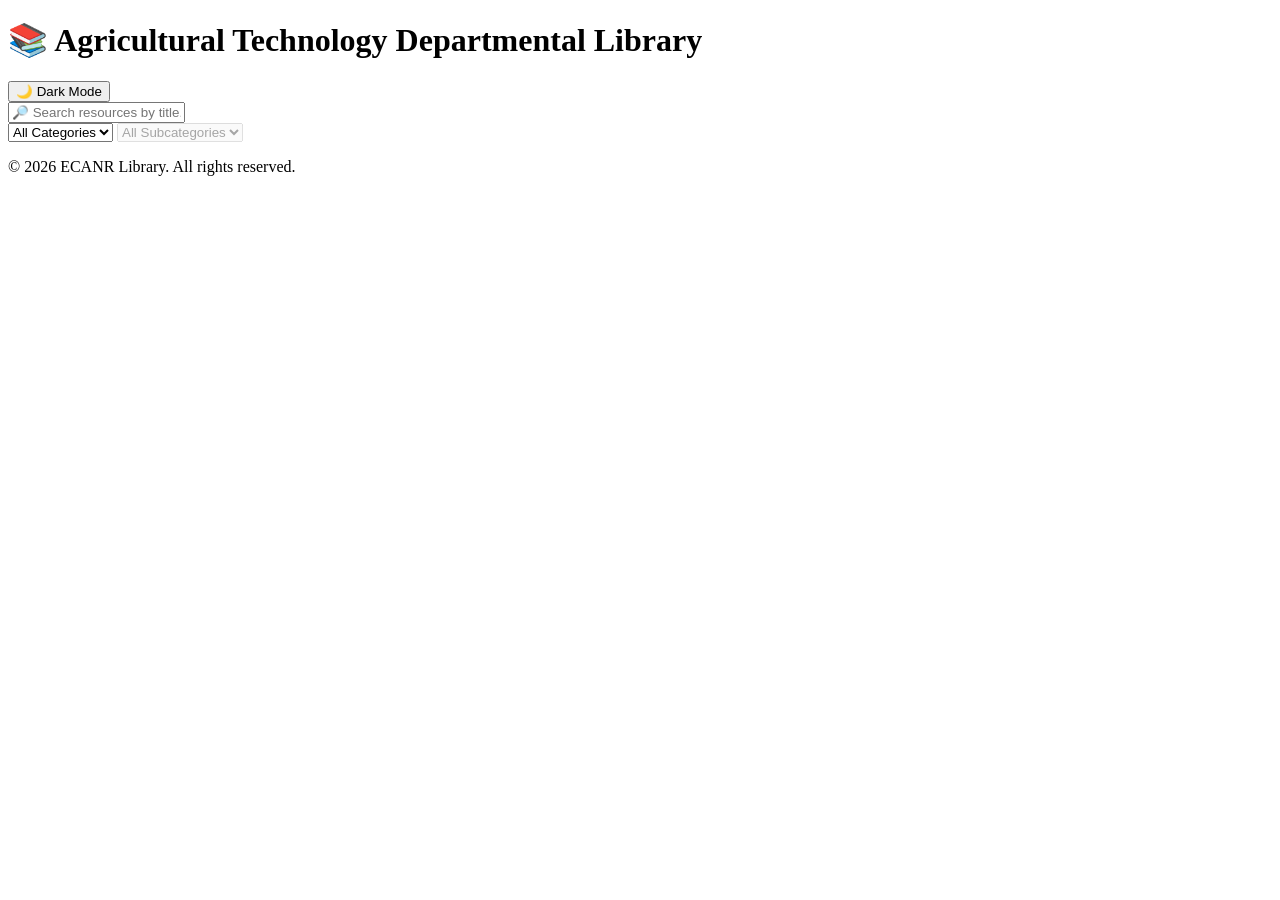
==== index.html @ 25b64610 "created the index file" ====
<!DOCTYPE html>
<html lang="en">
<head>
    <meta charset="UTF-8">
    <meta name="viewport" content="width=device-width, initial-scale=1.0">
    <title>ECANR Online Library</title>
    <link rel="stylesheet" href="style.css"/>
</head>
<body>
    <header>
        <div class="header-content">
            <h1>📚 Agricultural Technology Departmental Library</h1>
            <button id="theme-toggle">🌙 Dark Mode</button>
        </div>
    </header>

    <main>
        <section class="controls">
            <div class="search-container">
                <input type="text" id="search-input" placeholder="🔎 Search resources by title...">
            </div>
            <div class="filter-container">
                <select id="category-filter">
                    <option value="all">All Categories</option>
                </select>
                <select id="subcategory-filter" disabled>
                    <option value="all">All Subcategories</option>
                </select>
            </div>
        </section>

        <section id="resource-grid" class="resource-grid">
            <!-- Resources will be dynamically rendered here -->
        </section>
    </main>

    <footer>
        <p>&copy; 2026 ECANR Library. All rights reserved.</p>
    </footer>

    <!-- Load resources data first -->
    <script src="resources.js"></script>
    <!-- Then load the main script -->
    <script src="script.js"></script>
</body>
</html>
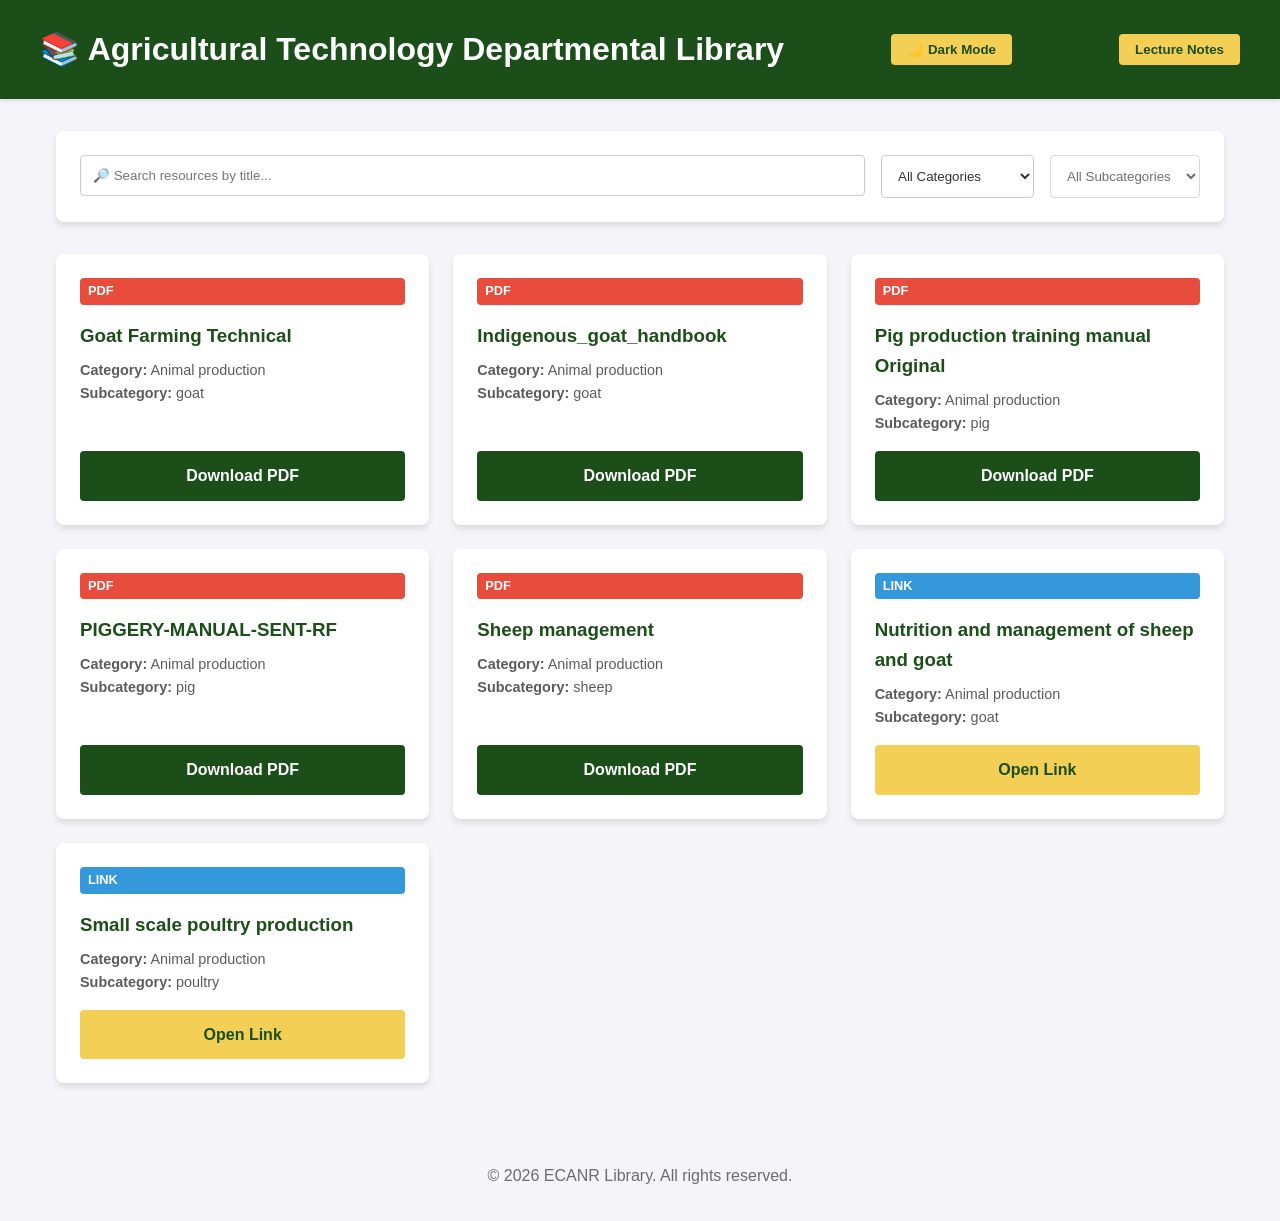
==== commit ee723730: "Added the lecture notes button and page title modified" ====
--- a/index.html
+++ b/index.html
@@ -3,7 +3,7 @@
 <head>
     <meta charset="UTF-8">
     <meta name="viewport" content="width=device-width, initial-scale=1.0">
-    <title>ECANR Online Library</title>
+    <title>ECANR Online Library (AGT)</title>
     <link rel="stylesheet" href="style.css"/>
 </head>
 <body>
@@ -11,6 +11,7 @@
         <div class="header-content">
             <h1>📚 Agricultural Technology Departmental Library</h1>
             <button id="theme-toggle">🌙 Dark Mode</button>
+            <button id="theme-toggle">Lecture Notes</button>
         </div>
     </header>
 
--- a/style.css
+++ b/style.css
@@ -0,0 +1,225 @@
+:root {
+  --primary: #1b4e19;
+  --secondary: #f3cf56;
+  --bg-color: #f4f4f9;
+  --text-color: #333;
+  --card-bg: #ffffff;
+  --card-shadow: 0 4px 6px rgba(0, 0, 0, 0.1);
+  --header-bg: #1b4e19;
+  --header-text: #ffffff;
+  --input-bg: #ffffff;
+  --input-border: #ccc;
+  --transition-speed: 0.3s;
+}
+
+[data-theme="dark"] {
+  --bg-color: #121212;
+  --text-color: #e0e0e0;
+  --card-bg: #1e1e1e;
+  --card-shadow: 0 4px 6px rgba(0, 0, 0, 0.5);
+  --header-bg: #0d2b0d;
+  --header-text: #f3cf56;
+  --input-bg: #2c2c2c;
+  --input-border: #444;
+}
+
+* {
+  box-sizing: border-box;
+  margin: 0;
+  padding: 0;
+}
+
+body {
+  font-family: 'Segoe UI', Tahoma, Geneva, Verdana, sans-serif;
+  background-color: var(--bg-color);
+  color: var(--text-color);
+  line-height: 1.6;
+  transition: background-color var(--transition-speed), color var(--transition-speed);
+}
+
+header {
+  background-color: var(--header-bg);
+  color: var(--header-text);
+  padding: 1.5rem;
+  text-align: center;
+  position: sticky;
+  top: 0;
+  z-index: 1000;
+  box-shadow: 0 2px 4px rgba(0, 0, 0, 0.1);
+}
+
+.header-content {
+  max-width: 1200px;
+  margin: 0 auto;
+  display: flex;
+  justify-content: space-between;
+  align-items: center;
+}
+
+#theme-toggle {
+  background: var(--secondary);
+  border: none;
+  padding: 0.5rem 1rem;
+  border-radius: 4px;
+  cursor: pointer;
+  font-weight: bold;
+  color: var(--primary);
+  transition: opacity 0.2s;
+}
+
+#theme-toggle:hover {
+  opacity: 0.9;
+}
+
+main {
+  max-width: 1200px;
+  margin: 2rem auto;
+  padding: 0 1rem;
+}
+
+.controls {
+  display: flex;
+  flex-wrap: wrap;
+  gap: 1rem;
+  margin-bottom: 2rem;
+  background: var(--card-bg);
+  padding: 1.5rem;
+  border-radius: 8px;
+  box-shadow: var(--card-shadow);
+}
+
+.search-container {
+  flex: 1;
+  min-width: 250px;
+}
+
+#search-input {
+  width: 100%;
+  padding: 0.75rem;
+  border: 1px solid var(--input-border);
+  border-radius: 4px;
+  background-color: var(--input-bg);
+  color: var(--text-color);
+}
+
+.filter-container {
+  display: flex;
+  gap: 1rem;
+  flex-wrap: wrap;
+}
+
+select {
+  padding: 0.75rem;
+  border: 1px solid var(--input-border);
+  border-radius: 4px;
+  background-color: var(--input-bg);
+  color: var(--text-color);
+  min-width: 150px;
+}
+
+.resource-grid {
+  display: grid;
+  grid-template-columns: repeat(auto-fill, minmax(300px, 1fr));
+  gap: 1.5rem;
+}
+
+.resource-card {
+  background: var(--card-bg);
+  padding: 1.5rem;
+  border-radius: 8px;
+  box-shadow: var(--card-shadow);
+  display: flex;
+  flex-direction: column;
+  transition: transform 0.2s;
+}
+
+.resource-card:hover {
+  transform: translateY(-5px);
+}
+
+.resource-card h3 {
+  margin-bottom: 0.5rem;
+  color: var(--primary);
+}
+
+[data-theme="dark"] .resource-card h3 {
+  color: var(--secondary);
+}
+
+.resource-meta {
+  font-size: 0.9rem;
+  margin-bottom: 1rem;
+  opacity: 0.8;
+}
+
+.resource-type {
+  display: inline-block;
+  padding: 0.2rem 0.5rem;
+  border-radius: 4px;
+  font-size: 0.8rem;
+  font-weight: bold;
+  margin-bottom: 1rem;
+  text-transform: uppercase;
+}
+
+.type-pdf {
+  background-color: #e74c3c;
+  color: white;
+}
+
+.type-link {
+  background-color: #3498db;
+  color: white;
+}
+
+.btn {
+  display: inline-block;
+  padding: 0.75rem 1rem;
+  background-color: var(--primary);
+  color: white;
+  text-decoration: none;
+  border-radius: 4px;
+  text-align: center;
+  margin-top: auto;
+  font-weight: bold;
+  transition: background-color 0.2s;
+}
+
+.btn:hover {
+  background-color: #2a7a27;
+}
+
+.btn-link {
+  background-color: var(--secondary);
+  color: var(--primary);
+}
+
+.btn-link:hover {
+  background-color: #e5c14a;
+}
+
+footer {
+  text-align: center;
+  padding: 2rem;
+  margin-top: 3rem;
+  opacity: 0.7;
+}
+
+@media (max-width: 600px) {
+  .header-content {
+    flex-direction: column;
+    gap: 1rem;
+  }
+  
+  .controls {
+    flex-direction: column;
+  }
+  
+  .filter-container {
+    width: 100%;
+  }
+  
+  select {
+    width: 100%;
+  }
+}
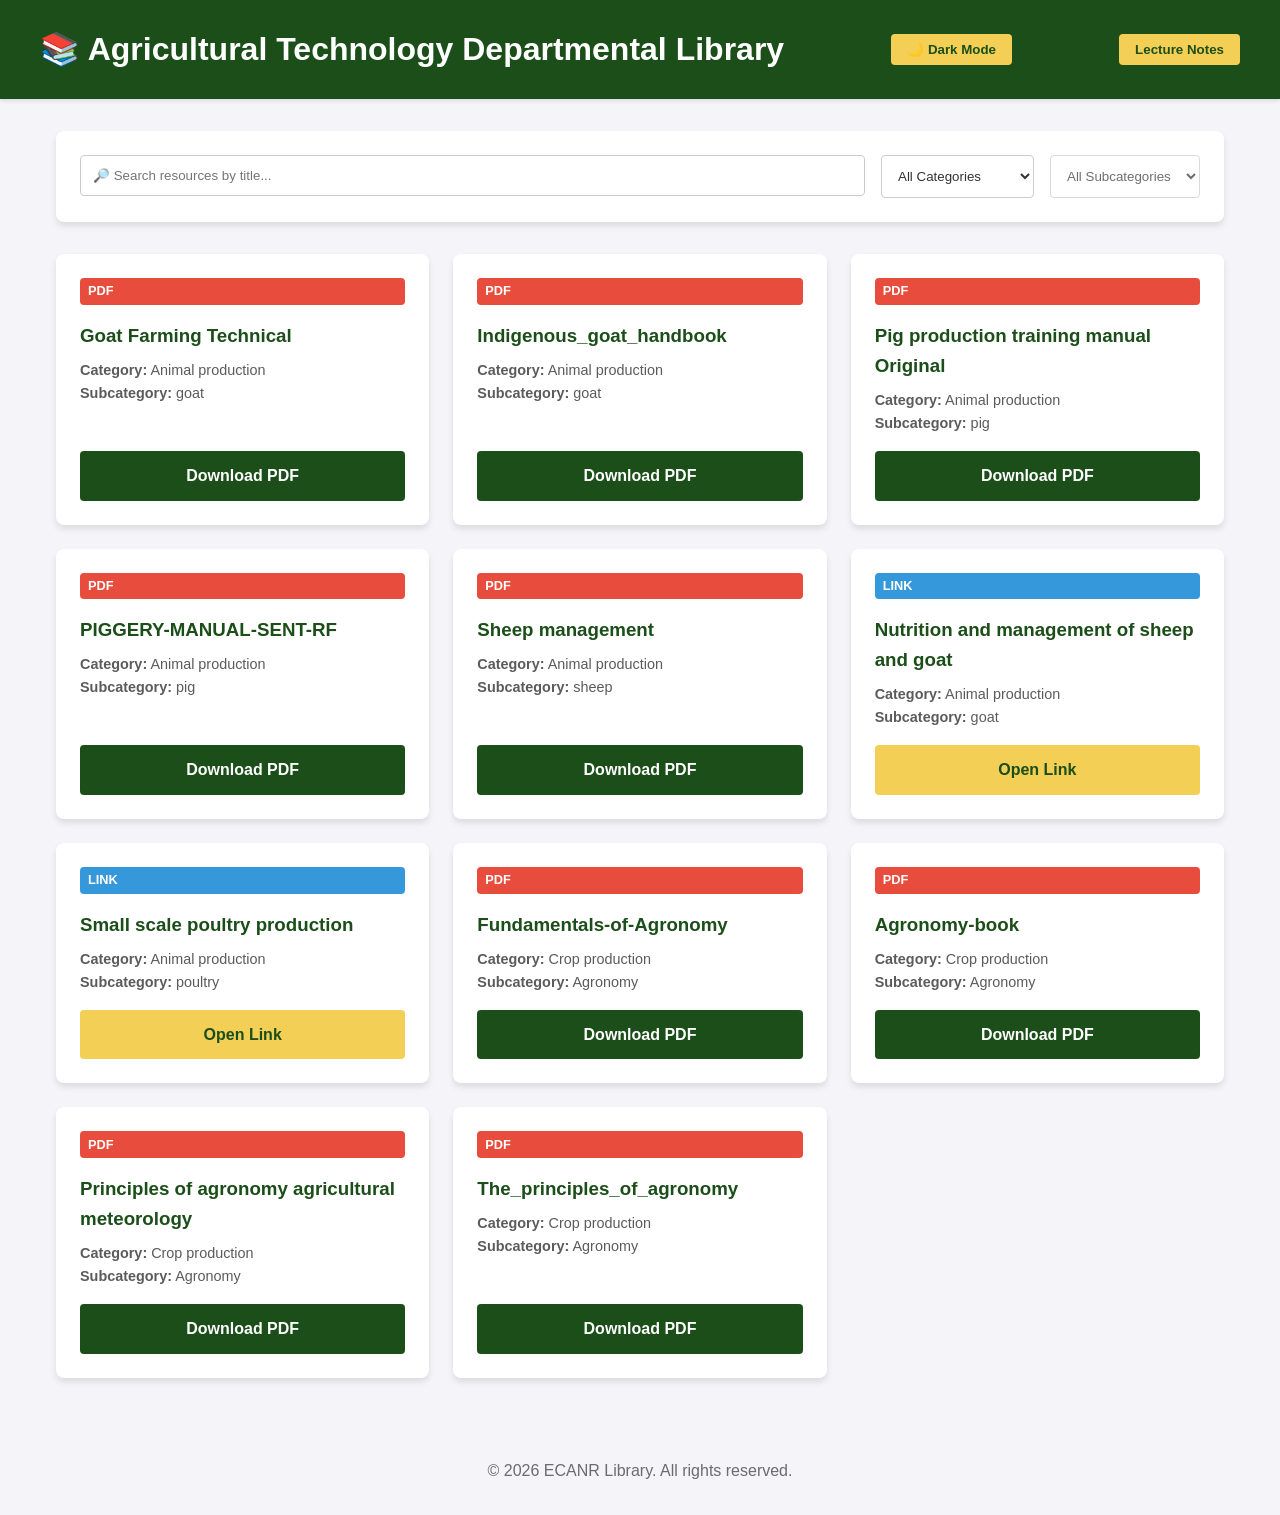
==== commit 254d4566: "added the course material button" ====
--- a/index.html
+++ b/index.html
@@ -11,7 +11,7 @@
         <div class="header-content">
             <h1>📚 Agricultural Technology Departmental Library</h1>
             <button id="theme-toggle">🌙 Dark Mode</button>
-            <button id="theme-toggle">Lecture Notes</button>
+            <a href = "courses.html"><button id="theme-toggle">Lecture Notes</button></a>
         </div>
     </header>
 
--- a/style.css
+++ b/style.css
@@ -56,7 +56,7 @@
   align-items: center;
 }
 
-#theme-toggle {
+#theme-toggle, #home-button {
   background: var(--secondary);
   border: none;
   padding: 0.5rem 1rem;
@@ -223,3 +223,63 @@
     width: 100%;
   }
 }
+
+
+/* Course page */
+/* General Table Styling */
+table {
+  width: 100%;
+  border-collapse: collapse;
+  margin: 20px 0;
+  font-family: sans-serif;
+  font-size: 0.9rem;
+  box-shadow: 0 0 20px rgba(0, 0, 0, 0.1);
+}
+
+thead {
+  background-color: #009879;
+  color: #ffffff;
+  text-align: left;
+}
+
+th, td {
+  padding: 12px 15px;
+  border: 1px solid #dddddd;
+}
+
+tbody tr:nth-of-type(even) {
+  background-color: #f3f3f3;
+}
+
+/* Mobile Responsiveness (Stacked Layout) */
+@media screen and (max-width: 600px) {
+  /* Hide the headers entirely */
+  thead {
+    display: none;
+  }
+
+  /* Make each row look like a separate card */
+  tr {
+    display: block;
+    margin-bottom: 1rem;
+    border: 2px solid #009879;
+  }
+
+  td {
+    display: block;
+    text-align: right;
+    font-size: 0.8rem;
+    position: relative;
+    padding-left: 50%; /* Make room for the labels */
+  }
+
+  /* Create labels for each cell using data-attributes or pseudo-elements */
+  td::before {
+    content: attr(data-label); /* Requires a small change to your JS */
+    position: absolute;
+    left: 10px;
+    width: 45%;
+    font-weight: bold;
+    text-align: left;
+  }
+}
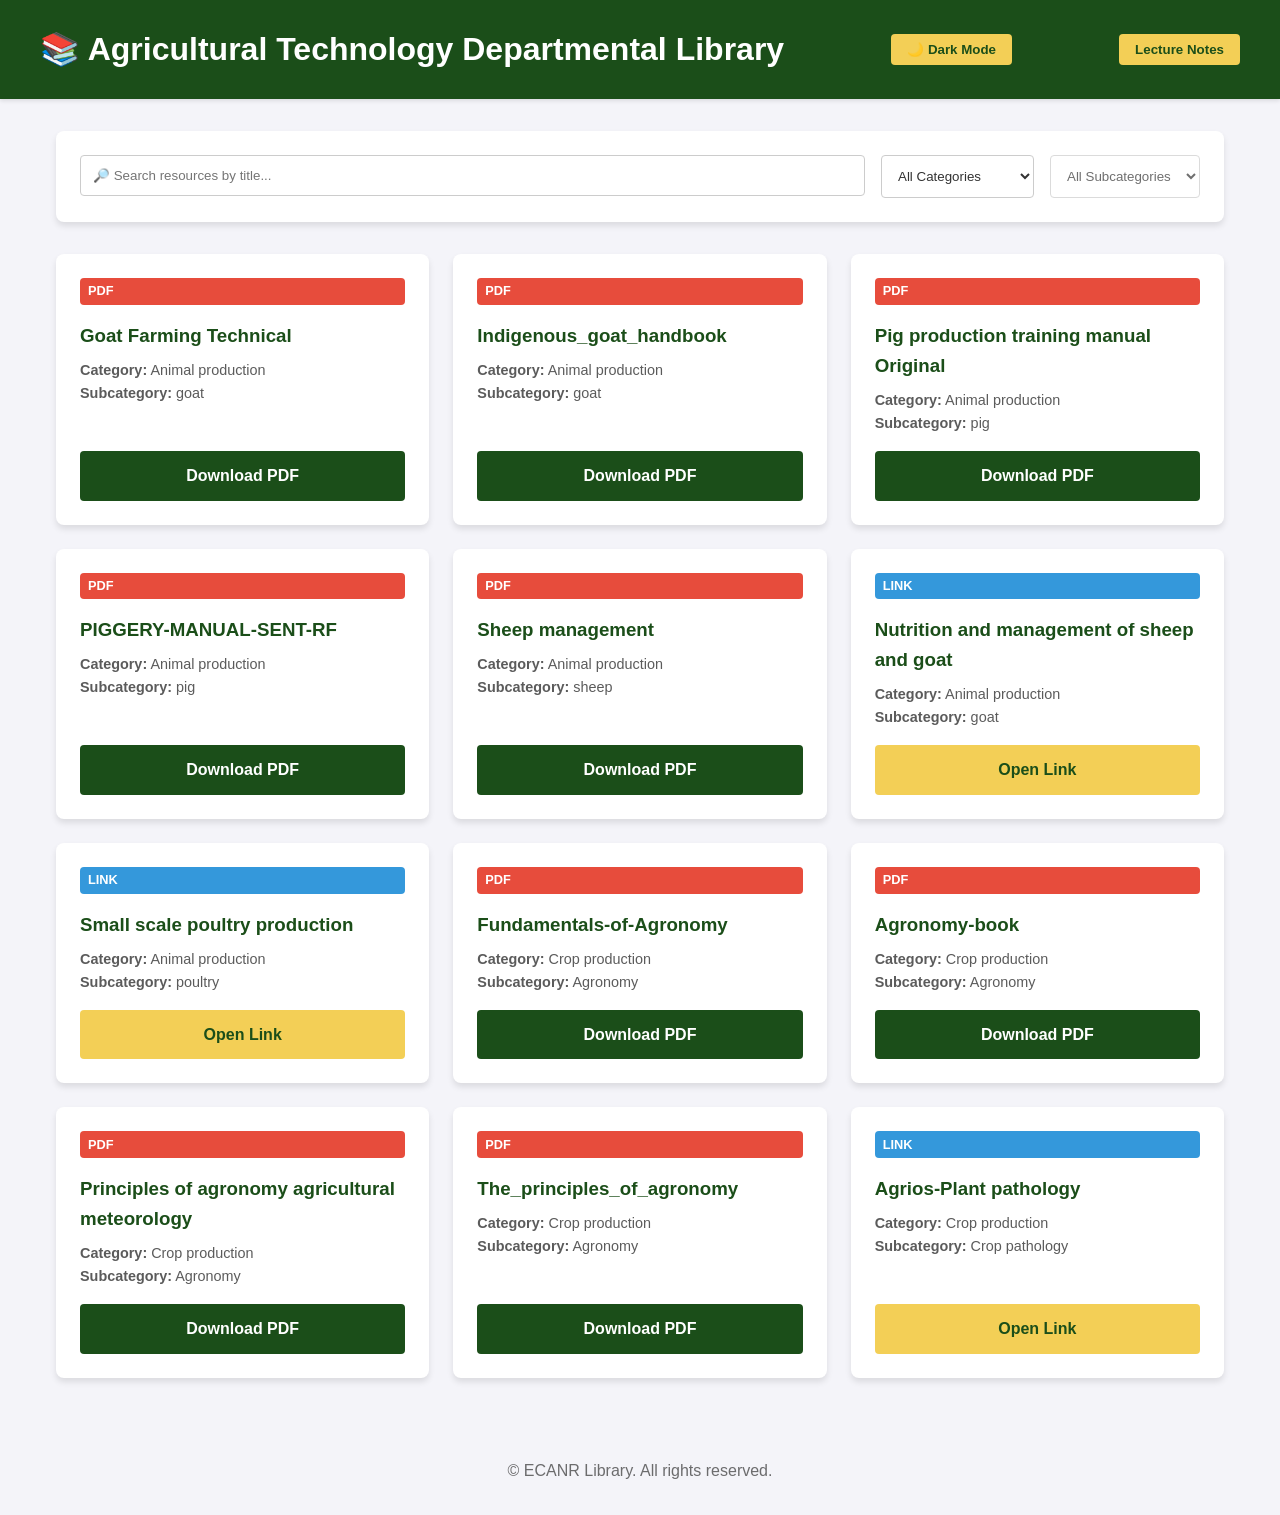
==== commit da2c5d6d: "Made the copyright year dynamic" ====
--- a/index.html
+++ b/index.html
@@ -36,7 +36,8 @@
     </main>
 
     <footer>
-        <p>&copy; 2026 ECANR Library. All rights reserved.</p>
+        <p>&copy; <span id="newYear"></span> ECANR Library. All rights reserved.</p>
+        
     </footer>
 
     <!-- Load resources data first -->
--- a/style.css
+++ b/style.css
@@ -248,7 +248,7 @@
 }
 
 tbody tr:nth-of-type(even) {
-  background-color: #f3f3f3;
+  background-color: #7c7c7c;
 }
 
 /* Mobile Responsiveness (Stacked Layout) */
